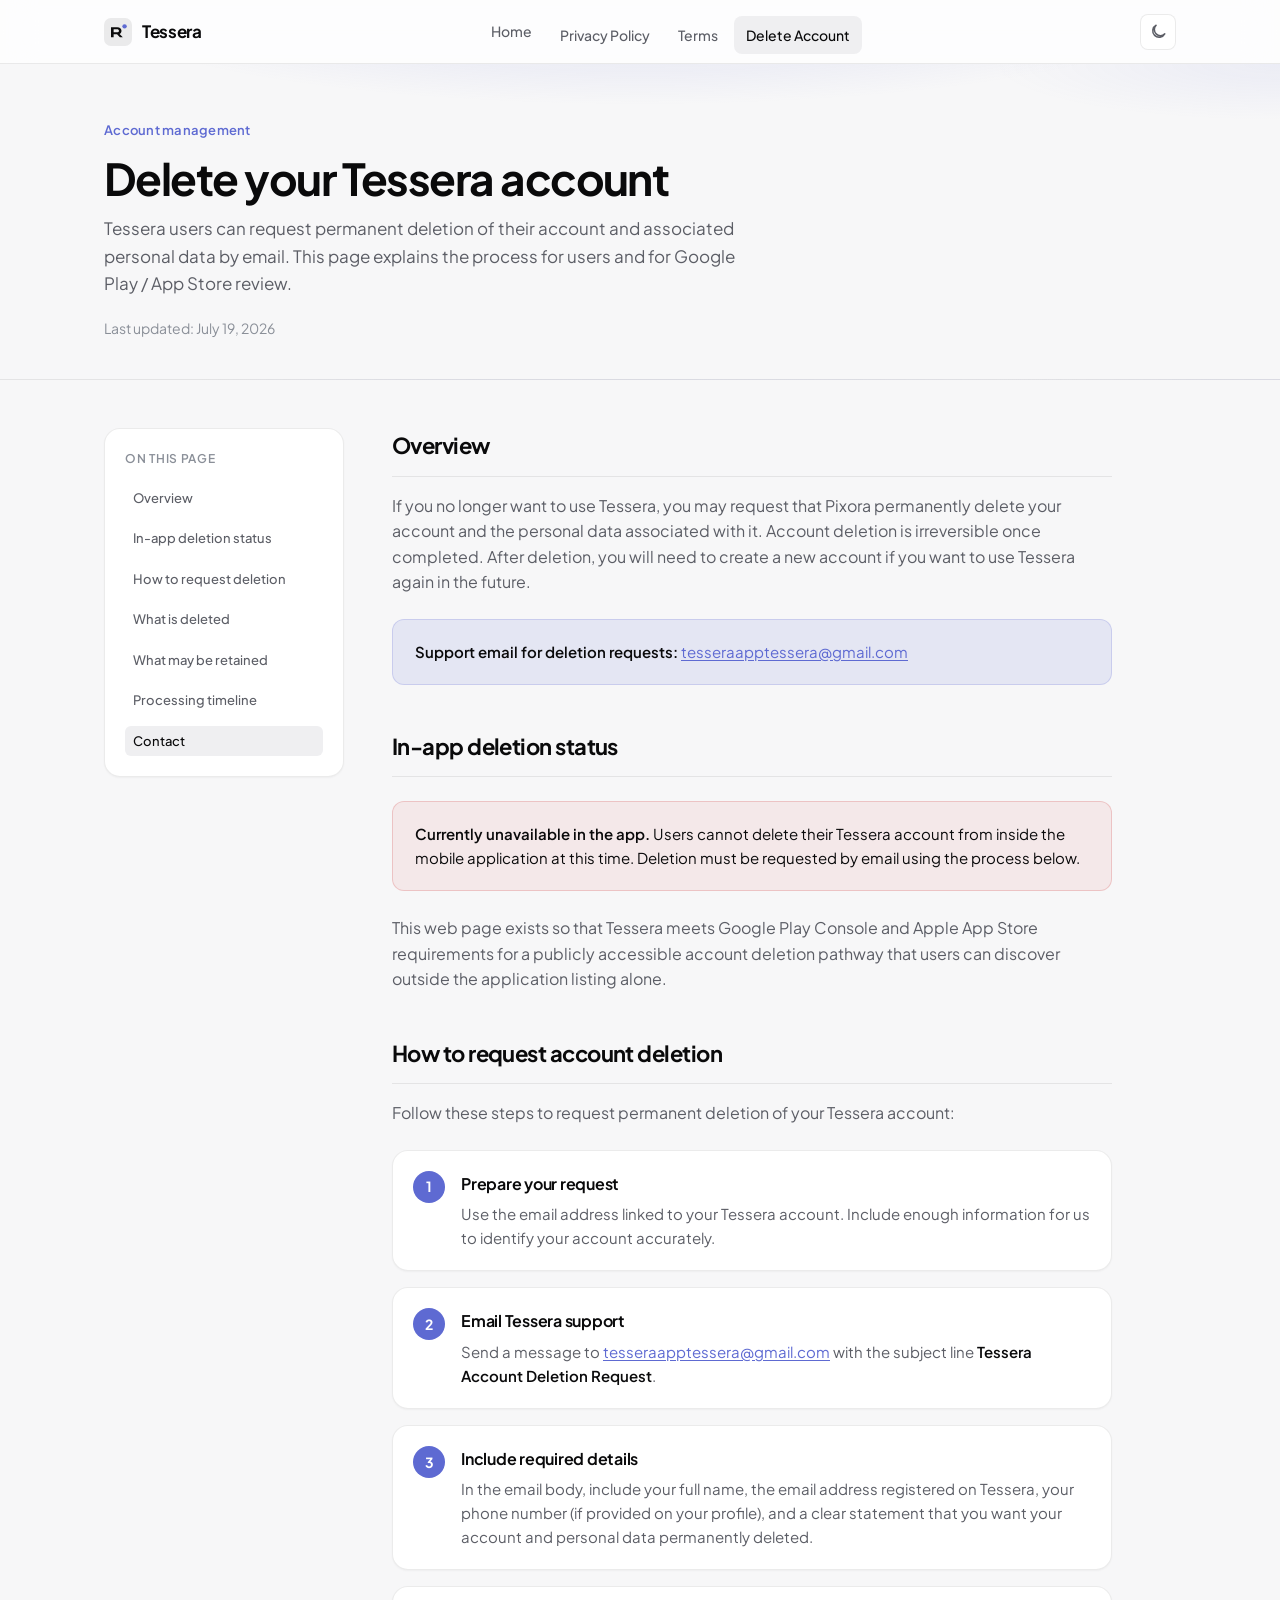
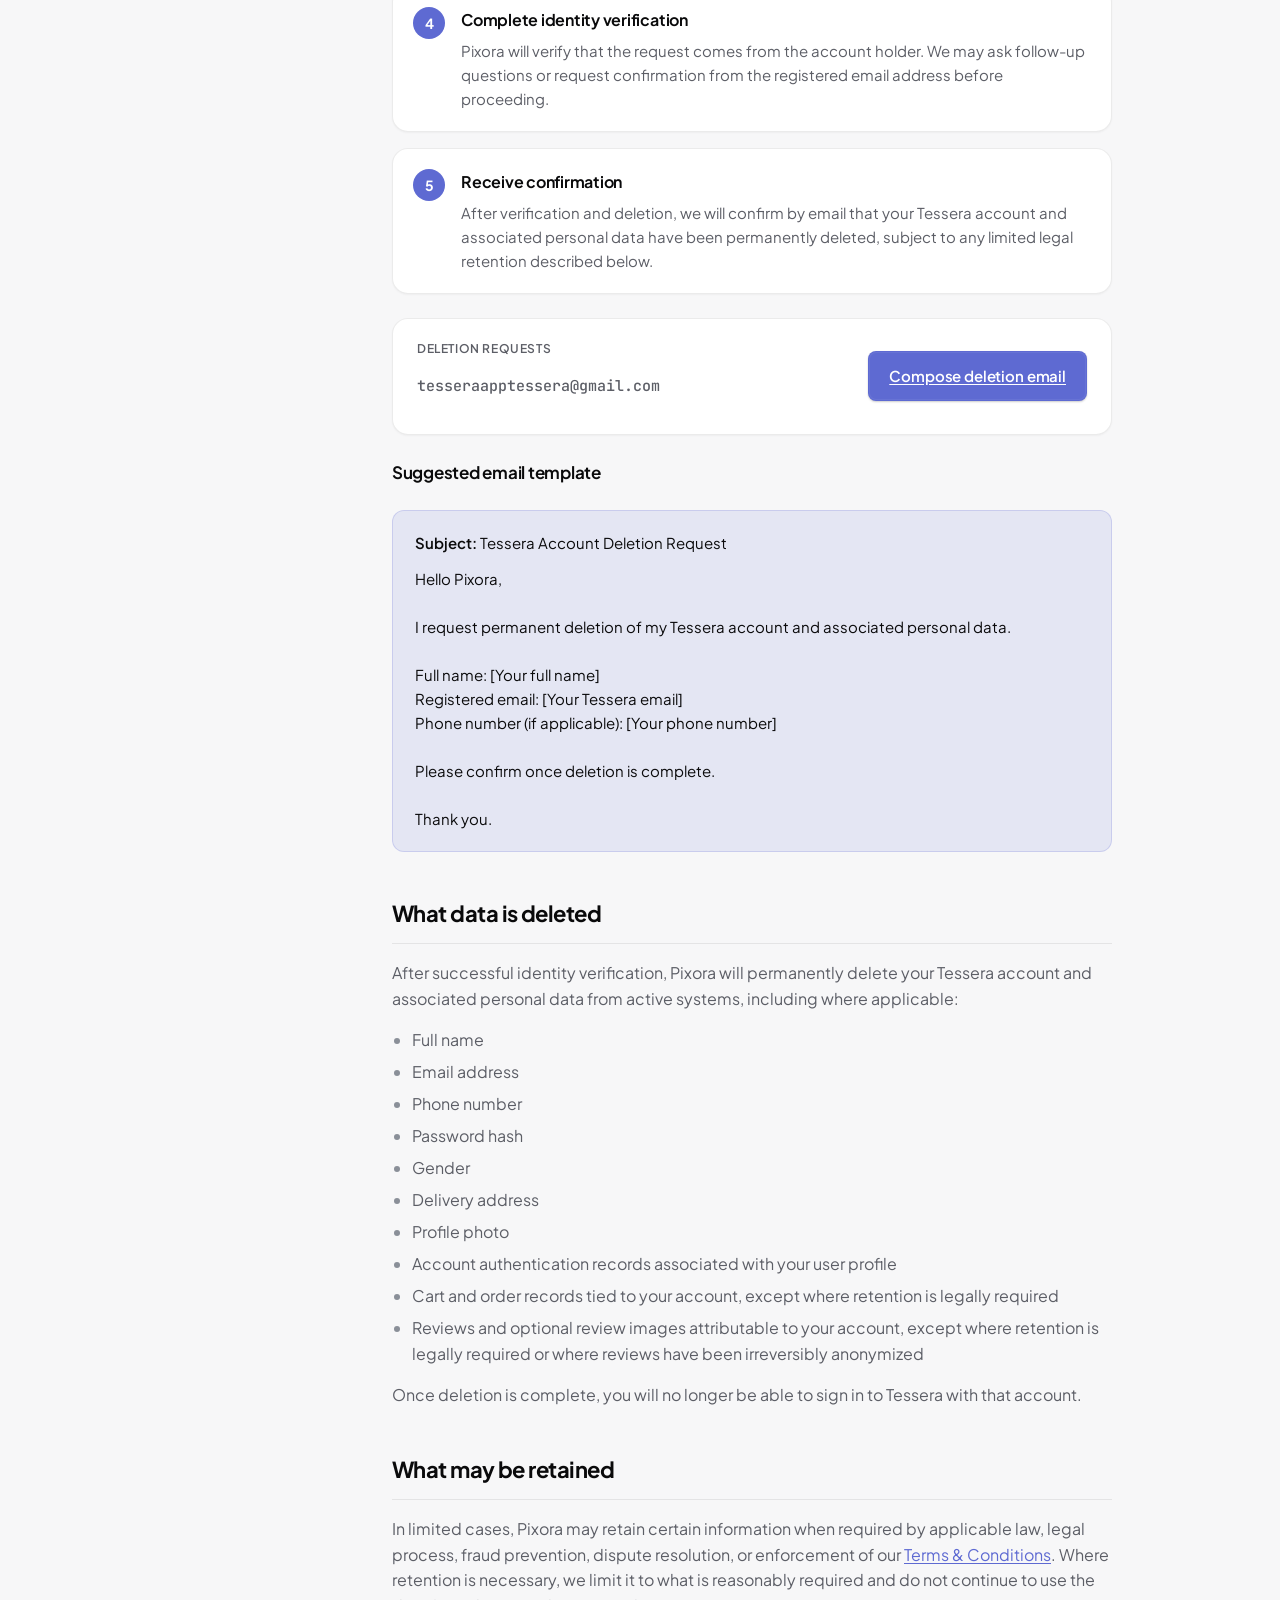
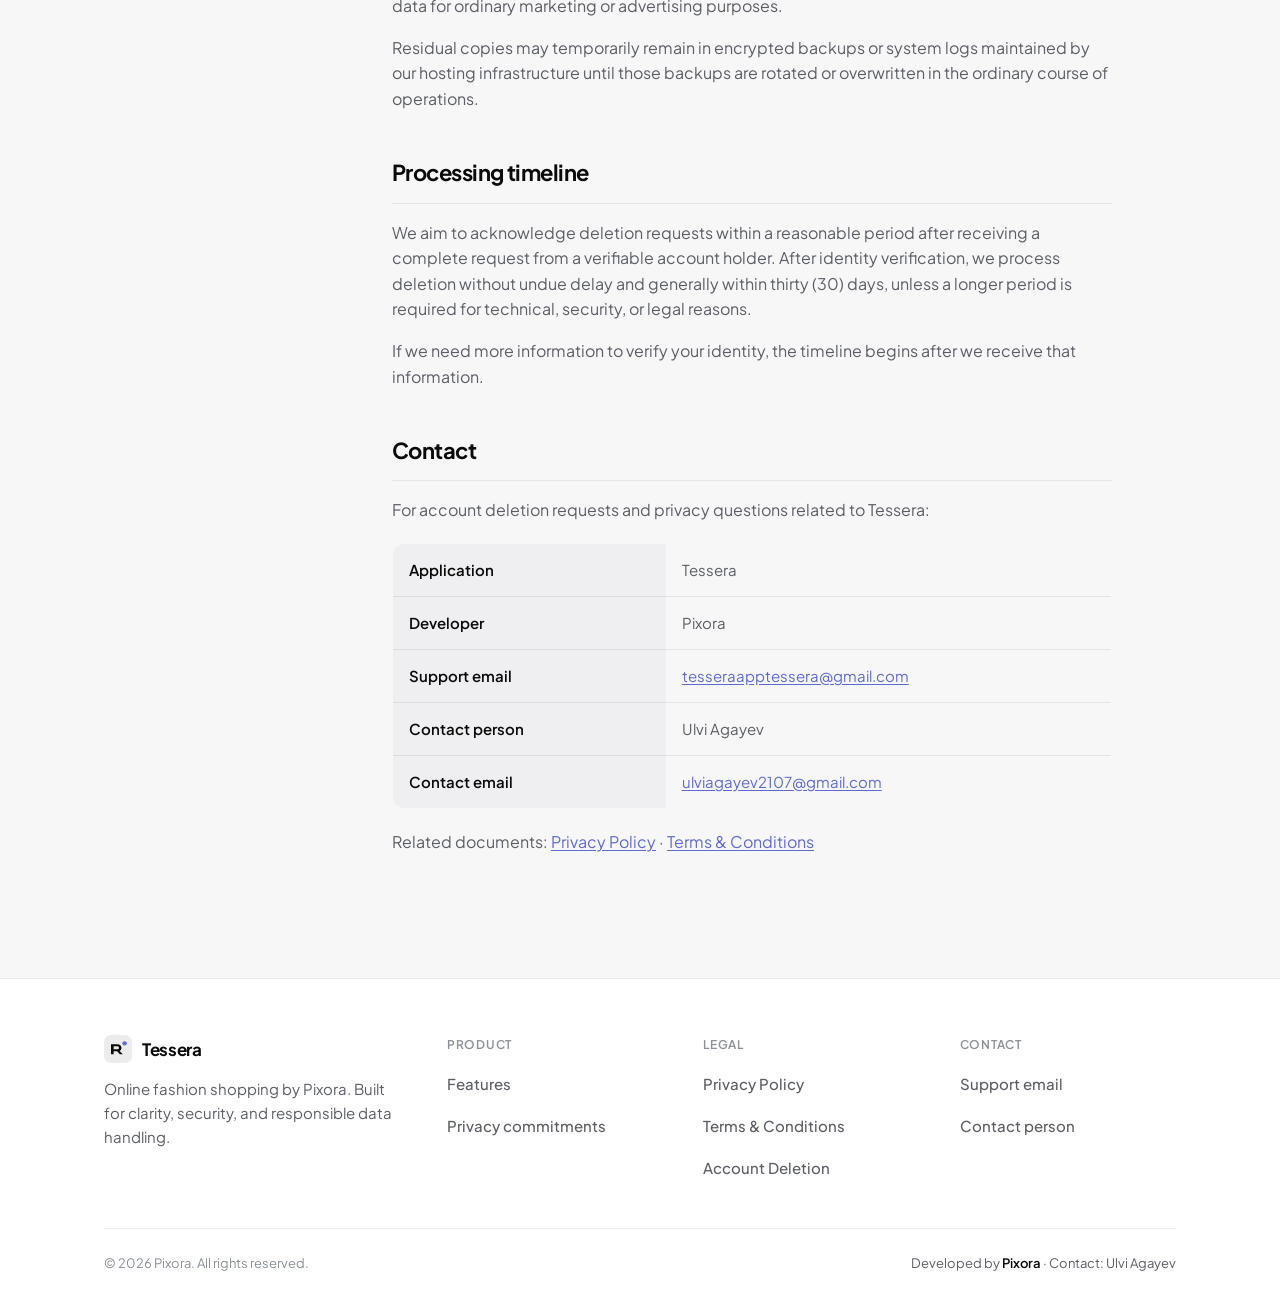
==== account-deletion.html @ 03b0d4a7 "Move files to root" ====
<!DOCTYPE html>
<html lang="en" data-theme="dark">
  <head>
    <meta charset="UTF-8" />
    <meta name="viewport" content="width=device-width, initial-scale=1.0" />
    <title>Account Deletion — Tessera by Pixora</title>
    <meta
      name="description"
      content="Request permanent deletion of your Tessera account and personal data. Step-by-step instructions for Google Play and App Store compliance."
    />
    <meta name="author" content="Pixora" />
    <meta name="robots" content="index, follow" />
    <meta name="theme-color" content="#0A0A0B" />
    <link rel="canonical" href="https://tessera.app/account-deletion.html" />

    <meta property="og:type" content="website" />
    <meta property="og:site_name" content="Tessera" />
    <meta property="og:title" content="Account Deletion — Tessera" />
    <meta
      property="og:description"
      content="How to permanently delete your Tessera account and associated personal data."
    />
    <meta property="og:url" content="https://tessera.app/account-deletion.html" />
    <meta property="og:image" content="https://tessera.app/favicon.svg" />

    <meta name="twitter:card" content="summary" />
    <meta name="twitter:title" content="Account Deletion — Tessera" />
    <meta
      name="twitter:description"
      content="How to permanently delete your Tessera account and associated personal data."
    />

    <link rel="icon" href="favicon.svg" type="image/svg+xml" />
    <link rel="preconnect" href="https://fonts.googleapis.com" />
    <link rel="preconnect" href="https://fonts.gstatic.com" crossorigin />
    <link
      href="https://fonts.googleapis.com/css2?family=JetBrains+Mono:wght@500&family=Plus+Jakarta+Sans:wght@400;500;600;700&display=swap"
      rel="stylesheet"
    />
    <link rel="stylesheet" href="styles.css" />
    <script>
      (function () {
        try {
          var t = localStorage.getItem("tessera-theme");
          if (t === "light" || t === "dark") {
            document.documentElement.setAttribute("data-theme", t);
          } else if (window.matchMedia("(prefers-color-scheme: light)").matches) {
            document.documentElement.setAttribute("data-theme", "light");
          }
        } catch (e) {}
      })();
    </script>
  </head>
  <body>
    <a class="skip-link" href="#main">Skip to content</a>

    <header class="nav" id="site-nav">
      <div class="nav__inner">
        <a class="nav__brand" href="index.html" aria-label="Tessera home">
          <svg class="nav__logo" viewBox="0 0 32 32" fill="none" aria-hidden="true">
            <rect width="32" height="32" rx="8" fill="currentColor" opacity="0.08" />
            <path d="M8 10.5h7.2c2.9 0 4.8 1.7 4.8 4.2 0 1.7-.8 3-2.2 3.7L21.5 22h-3.3l-3.3-3.4H11V22H8V10.5zm3 5.9h3.9c1.4 0 2.2-.7 2.2-1.8s-.8-1.8-2.2-1.8H11v3.6z" fill="currentColor" />
            <circle cx="23.5" cy="9.5" r="2.5" fill="var(--accent)" />
          </svg>
          Tessera
        </a>
        <nav aria-label="Primary">
          <ul class="nav__links" id="nav-links">
            <li><a href="index.html">Home</a></li>
            <li><a href="privacy-policy.html">Privacy Policy</a></li>
            <li><a href="terms.html">Terms</a></li>
            <li><a href="account-deletion.html" aria-current="page">Delete Account</a></li>
          </ul>
        </nav>
        <div class="nav__actions">
          <button type="button" class="theme-toggle" id="theme-toggle" aria-label="Toggle theme">
            <svg class="icon-moon" viewBox="0 0 24 24" fill="none" stroke="currentColor" stroke-width="2" aria-hidden="true">
              <path d="M21 14.5A8.5 8.5 0 1 1 9.5 3a7 7 0 0 0 11.5 11.5z" stroke-linecap="round" stroke-linejoin="round" />
            </svg>
            <svg class="icon-sun" viewBox="0 0 24 24" fill="none" stroke="currentColor" stroke-width="2" aria-hidden="true">
              <circle cx="12" cy="12" r="4" />
              <path d="M12 2v2M12 20v2M4.93 4.93l1.41 1.41M17.66 17.66l1.41 1.41M2 12h2M20 12h2M4.93 19.07l1.41-1.41M17.66 6.34l1.41-1.41" stroke-linecap="round" />
            </svg>
          </button>
          <button type="button" class="nav__menu-btn" id="menu-toggle" aria-label="Open menu" aria-expanded="false" aria-controls="nav-links">
            <svg viewBox="0 0 24 24" fill="none" stroke="currentColor" stroke-width="2" aria-hidden="true">
              <path d="M4 7h16M4 12h16M4 17h16" stroke-linecap="round" />
            </svg>
          </button>
        </div>
      </div>
    </header>

    <main id="main">
      <header class="page-hero">
        <div class="page-hero__inner fade-in">
          <p class="page-hero__eyebrow">Account management</p>
          <h1>Delete your Tessera account</h1>
          <p class="page-hero__desc">
            Tessera users can request permanent deletion of their account and associated personal data
            by email. This page explains the process for users and for Google Play / App Store review.
          </p>
          <p class="page-hero__updated">Last updated: July 19, 2026</p>
        </div>
      </header>

      <div class="legal">
        <div class="legal__layout">
          <aside class="toc" aria-label="Table of contents">
            <h2>On this page</h2>
            <ol>
              <li><a href="#overview">Overview</a></li>
              <li><a href="#in-app">In-app deletion status</a></li>
              <li><a href="#how-to">How to request deletion</a></li>
              <li><a href="#what-is-deleted">What is deleted</a></li>
              <li><a href="#retention">What may be retained</a></li>
              <li><a href="#timeline">Processing timeline</a></li>
              <li><a href="#contact">Contact</a></li>
            </ol>
          </aside>

          <article class="prose">
            <section id="overview">
              <h2>Overview</h2>
              <p>
                If you no longer want to use Tessera, you may request that Pixora permanently delete your
                account and the personal data associated with it. Account deletion is irreversible once
                completed. After deletion, you will need to create a new account if you want to use Tessera
                again in the future.
              </p>
              <div class="callout">
                <p>
                  <strong>Support email for deletion requests:</strong>
                  <a href="mailto:tesseraapptessera@gmail.com">tesseraapptessera@gmail.com</a>
                </p>
              </div>
            </section>

            <section id="in-app">
              <h2>In-app deletion status</h2>
              <div class="callout callout--warning">
                <p>
                  <strong>Currently unavailable in the app.</strong> Users cannot delete their Tessera
                  account from inside the mobile application at this time. Deletion must be requested by
                  email using the process below.
                </p>
              </div>
              <p>
                This web page exists so that Tessera meets Google Play Console and Apple App Store
                requirements for a publicly accessible account deletion pathway that users can discover
                outside the application listing alone.
              </p>
            </section>

            <section id="how-to">
              <h2>How to request account deletion</h2>
              <p>Follow these steps to request permanent deletion of your Tessera account:</p>

              <div class="steps">
                <div class="step reveal">
                  <span class="step__num" aria-hidden="true">1</span>
                  <div>
                    <h3>Prepare your request</h3>
                    <p>
                      Use the email address linked to your Tessera account. Include enough information for
                      us to identify your account accurately.
                    </p>
                  </div>
                </div>
                <div class="step reveal reveal-delay-1">
                  <span class="step__num" aria-hidden="true">2</span>
                  <div>
                    <h3>Email Tessera support</h3>
                    <p>
                      Send a message to
                      <a href="mailto:tesseraapptessera@gmail.com?subject=Tessera%20Account%20Deletion%20Request"
                        >tesseraapptessera@gmail.com</a
                      >
                      with the subject line <strong>Tessera Account Deletion Request</strong>.
                    </p>
                  </div>
                </div>
                <div class="step reveal reveal-delay-2">
                  <span class="step__num" aria-hidden="true">3</span>
                  <div>
                    <h3>Include required details</h3>
                    <p>
                      In the email body, include your full name, the email address registered on Tessera,
                      your phone number (if provided on your profile), and a clear statement that you want
                      your account and personal data permanently deleted.
                    </p>
                  </div>
                </div>
                <div class="step reveal">
                  <span class="step__num" aria-hidden="true">4</span>
                  <div>
                    <h3>Complete identity verification</h3>
                    <p>
                      Pixora will verify that the request comes from the account holder. We may ask
                      follow-up questions or request confirmation from the registered email address before
                      proceeding.
                    </p>
                  </div>
                </div>
                <div class="step reveal reveal-delay-1">
                  <span class="step__num" aria-hidden="true">5</span>
                  <div>
                    <h3>Receive confirmation</h3>
                    <p>
                      After verification and deletion, we will confirm by email that your Tessera account
                      and associated personal data have been permanently deleted, subject to any limited
                      legal retention described below.
                    </p>
                  </div>
                </div>
              </div>

              <div class="email-box reveal">
                <div>
                  <p class="email-box__label">Deletion requests</p>
                  <p class="email-box__address">tesseraapptessera@gmail.com</p>
                </div>
                <a
                  class="btn btn--primary"
                  href="mailto:tesseraapptessera@gmail.com?subject=Tessera%20Account%20Deletion%20Request&body=Hello%20Pixora%2C%0A%0AI%20request%20permanent%20deletion%20of%20my%20Tessera%20account%20and%20associated%20personal%20data.%0A%0AFull%20name%3A%0ARegistered%20email%3A%0APhone%20number%20(if%20applicable)%3A%0A%0AThank%20you."
                  >Compose deletion email</a
                >
              </div>

              <h3>Suggested email template</h3>
              <div class="callout">
                <p><strong>Subject:</strong> Tessera Account Deletion Request</p>
                <p style="margin-top: 0.75rem">
                  Hello Pixora,<br /><br />
                  I request permanent deletion of my Tessera account and associated personal data.<br /><br />
                  Full name: [Your full name]<br />
                  Registered email: [Your Tessera email]<br />
                  Phone number (if applicable): [Your phone number]<br /><br />
                  Please confirm once deletion is complete.<br /><br />
                  Thank you.
                </p>
              </div>
            </section>

            <section id="what-is-deleted">
              <h2>What data is deleted</h2>
              <p>
                After successful identity verification, Pixora will permanently delete your Tessera
                account and associated personal data from active systems, including where applicable:
              </p>
              <ul>
                <li>Full name</li>
                <li>Email address</li>
                <li>Phone number</li>
                <li>Password hash</li>
                <li>Gender</li>
                <li>Delivery address</li>
                <li>Profile photo</li>
                <li>Account authentication records associated with your user profile</li>
                <li>Cart and order records tied to your account, except where retention is legally required</li>
                <li>Reviews and optional review images attributable to your account, except where retention is legally required or where reviews have been irreversibly anonymized</li>
              </ul>
              <p>
                Once deletion is complete, you will no longer be able to sign in to Tessera with that
                account.
              </p>
            </section>

            <section id="retention">
              <h2>What may be retained</h2>
              <p>
                In limited cases, Pixora may retain certain information when required by applicable law,
                legal process, fraud prevention, dispute resolution, or enforcement of our
                <a href="terms.html">Terms &amp; Conditions</a>. Where retention is necessary, we limit it
                to what is reasonably required and do not continue to use the data for ordinary marketing
                or advertising purposes.
              </p>
              <p>
                Residual copies may temporarily remain in encrypted backups or system logs maintained by
                our hosting infrastructure until those backups are rotated or overwritten in the ordinary
                course of operations.
              </p>
            </section>

            <section id="timeline">
              <h2>Processing timeline</h2>
              <p>
                We aim to acknowledge deletion requests within a reasonable period after receiving a
                complete request from a verifiable account holder. After identity verification, we process
                deletion without undue delay and generally within thirty (30) days, unless a longer period
                is required for technical, security, or legal reasons.
              </p>
              <p>
                If we need more information to verify your identity, the timeline begins after we receive
                that information.
              </p>
            </section>

            <section id="contact">
              <h2>Contact</h2>
              <p>For account deletion requests and privacy questions related to Tessera:</p>
              <table class="info-table">
                <tbody>
                  <tr>
                    <th scope="row">Application</th>
                    <td>Tessera</td>
                  </tr>
                  <tr>
                    <th scope="row">Developer</th>
                    <td>Pixora</td>
                  </tr>
                  <tr>
                    <th scope="row">Support email</th>
                    <td><a href="mailto:tesseraapptessera@gmail.com">tesseraapptessera@gmail.com</a></td>
                  </tr>
                  <tr>
                    <th scope="row">Contact person</th>
                    <td>Ulvi Agayev</td>
                  </tr>
                  <tr>
                    <th scope="row">Contact email</th>
                    <td><a href="mailto:ulviagayev2107@gmail.com">ulviagayev2107@gmail.com</a></td>
                  </tr>
                </tbody>
              </table>
              <p>
                Related documents:
                <a href="privacy-policy.html">Privacy Policy</a> ·
                <a href="terms.html">Terms &amp; Conditions</a>
              </p>
            </section>
          </article>
        </div>
      </div>
    </main>

    <footer class="footer">
      <div class="container">
        <div class="footer__grid">
          <div>
            <a class="footer__brand" href="index.html">
              <svg width="28" height="28" viewBox="0 0 32 32" fill="none" aria-hidden="true">
                <rect width="32" height="32" rx="8" fill="currentColor" opacity="0.08" />
                <path d="M8 10.5h7.2c2.9 0 4.8 1.7 4.8 4.2 0 1.7-.8 3-2.2 3.7L21.5 22h-3.3l-3.3-3.4H11V22H8V10.5zm3 5.9h3.9c1.4 0 2.2-.7 2.2-1.8s-.8-1.8-2.2-1.8H11v3.6z" fill="currentColor" />
                <circle cx="23.5" cy="9.5" r="2.5" fill="var(--accent)" />
              </svg>
              Tessera
            </a>
            <p class="footer__tagline">
              Online fashion shopping by Pixora. Built for clarity, security, and responsible data
              handling.
            </p>
          </div>
          <div class="footer__col">
            <h3>Product</h3>
            <ul>
              <li><a href="index.html#features">Features</a></li>
              <li><a href="index.html#privacy">Privacy commitments</a></li>
            </ul>
          </div>
          <div class="footer__col">
            <h3>Legal</h3>
            <ul>
              <li><a href="privacy-policy.html">Privacy Policy</a></li>
              <li><a href="terms.html">Terms &amp; Conditions</a></li>
              <li><a href="account-deletion.html">Account Deletion</a></li>
            </ul>
          </div>
          <div class="footer__col">
            <h3>Contact</h3>
            <ul>
              <li><a href="mailto:tesseraapptessera@gmail.com">Support email</a></li>
              <li><a href="mailto:ulviagayev2107@gmail.com">Contact person</a></li>
            </ul>
          </div>
        </div>
        <div class="footer__bottom">
          <p>&copy; <span data-year></span> Pixora. All rights reserved.</p>
          <p class="footer__dev">Developed by <strong>Pixora</strong> · Contact: Ulvi Agayev</p>
        </div>
      </div>
    </footer>

    <script src="script.js" defer></script>
  </body>
</html>
---- styles.css ----
/* ==========================================================================
   Tessera — Design System
   Linear-inspired, dark-first, production UI
   ========================================================================== */

:root {
  --font-sans: "Plus Jakarta Sans", system-ui, -apple-system, sans-serif;
  --font-mono: "JetBrains Mono", ui-monospace, monospace;

  /* Light theme */
  --bg: #f7f7f8;
  --bg-elevated: #ffffff;
  --bg-muted: #efeff1;
  --bg-glass: rgba(255, 255, 255, 0.72);
  --border: rgba(0, 0, 0, 0.08);
  --border-strong: rgba(0, 0, 0, 0.12);
  --text: #0a0a0b;
  --text-secondary: #5c5e66;
  --text-tertiary: #8a8f98;
  --accent: #5e6ad2;
  --accent-hover: #4f5bc4;
  --accent-soft: rgba(94, 106, 210, 0.12);
  --accent-glow: rgba(94, 106, 210, 0.28);
  --success: #27a567;
  --danger: #d14343;
  --shadow-sm: 0 1px 2px rgba(0, 0, 0, 0.04);
  --shadow-md: 0 8px 30px rgba(0, 0, 0, 0.06);
  --shadow-lg: 0 24px 64px rgba(0, 0, 0, 0.1);
  --nav-height: 64px;
  --radius-sm: 8px;
  --radius-md: 12px;
  --radius-lg: 16px;
  --radius-xl: 24px;
  --max-width: 1120px;
  --max-prose: 720px;
  --transition: 180ms cubic-bezier(0.25, 0.1, 0.25, 1);
  --hero-gradient:
    radial-gradient(ellipse 80% 60% at 50% -20%, rgba(94, 106, 210, 0.18), transparent 55%),
    radial-gradient(ellipse 50% 40% at 100% 0%, rgba(94, 106, 210, 0.08), transparent 45%),
    var(--bg);
}

[data-theme="dark"] {
  --bg: #0a0a0b;
  --bg-elevated: #131316;
  --bg-muted: #1c1c21;
  --bg-glass: rgba(19, 19, 22, 0.72);
  --border: rgba(255, 255, 255, 0.08);
  --border-strong: rgba(255, 255, 255, 0.12);
  --text: #ededef;
  --text-secondary: #8a8f98;
  --text-tertiary: #62666d;
  --accent: #7170ff;
  --accent-hover: #828fff;
  --accent-soft: rgba(113, 112, 255, 0.14);
  --accent-glow: rgba(113, 112, 255, 0.35);
  --shadow-sm: 0 1px 2px rgba(0, 0, 0, 0.4);
  --shadow-md: 0 8px 30px rgba(0, 0, 0, 0.35);
  --shadow-lg: 0 24px 64px rgba(0, 0, 0, 0.55);
  --hero-gradient:
    radial-gradient(ellipse 80% 60% at 50% -20%, rgba(113, 112, 255, 0.22), transparent 55%),
    radial-gradient(ellipse 45% 35% at 95% 5%, rgba(113, 112, 255, 0.1), transparent 50%),
    var(--bg);
}

/* --------------------------------------------------------------------------
   Reset & Base
   -------------------------------------------------------------------------- */

*,
*::before,
*::after {
  box-sizing: border-box;
  margin: 0;
  padding: 0;
}

html {
  scroll-behavior: smooth;
  -webkit-text-size-adjust: 100%;
}

@media (prefers-reduced-motion: reduce) {
  html {
    scroll-behavior: auto;
  }

  *,
  *::before,
  *::after {
    animation-duration: 0.01ms !important;
    animation-iteration-count: 1 !important;
    transition-duration: 0.01ms !important;
  }
}

body {
  font-family: var(--font-sans);
  font-size: 16px;
  line-height: 1.6;
  color: var(--text);
  background: var(--bg);
  -webkit-font-smoothing: antialiased;
  -moz-osx-font-smoothing: grayscale;
  min-height: 100vh;
}

img {
  max-width: 100%;
  display: block;
}

a {
  color: var(--accent);
  text-decoration: none;
  transition: color var(--transition);
}

a:hover {
  color: var(--accent-hover);
}

a:focus-visible,
button:focus-visible {
  outline: 2px solid var(--accent);
  outline-offset: 3px;
  border-radius: 4px;
}

ul,
ol {
  padding-left: 1.25rem;
}

li + li {
  margin-top: 0.4rem;
}

/* --------------------------------------------------------------------------
   Utilities
   -------------------------------------------------------------------------- */

.container {
  width: 100%;
  max-width: var(--max-width);
  margin: 0 auto;
  padding: 0 1.5rem;
}

.sr-only {
  position: absolute;
  width: 1px;
  height: 1px;
  padding: 0;
  margin: -1px;
  overflow: hidden;
  clip: rect(0, 0, 0, 0);
  white-space: nowrap;
  border: 0;
}

.skip-link {
  position: absolute;
  top: -100%;
  left: 1rem;
  z-index: 1000;
  padding: 0.75rem 1rem;
  background: var(--accent);
  color: #fff;
  border-radius: var(--radius-sm);
  font-weight: 600;
}

.skip-link:focus {
  top: 1rem;
}

/* --------------------------------------------------------------------------
   Navigation
   -------------------------------------------------------------------------- */

.nav {
  position: sticky;
  top: 0;
  z-index: 100;
  height: var(--nav-height);
  display: flex;
  align-items: center;
  background: var(--bg-glass);
  backdrop-filter: blur(16px) saturate(160%);
  -webkit-backdrop-filter: blur(16px) saturate(160%);
  border-bottom: 1px solid var(--border);
  transition: box-shadow var(--transition), border-color var(--transition);
}

.nav.is-scrolled {
  box-shadow: var(--shadow-sm);
}

.nav__inner {
  display: flex;
  align-items: center;
  justify-content: space-between;
  width: 100%;
  max-width: var(--max-width);
  margin: 0 auto;
  padding: 0 1.5rem;
  gap: 1rem;
}

.nav__brand {
  display: inline-flex;
  align-items: center;
  gap: 0.625rem;
  color: var(--text);
  font-weight: 700;
  font-size: 1.0625rem;
  letter-spacing: -0.02em;
}

.nav__brand:hover {
  color: var(--text);
}

.nav__logo {
  width: 28px;
  height: 28px;
  flex-shrink: 0;
}

.nav__links {
  display: flex;
  align-items: center;
  gap: 0.25rem;
  list-style: none;
  padding: 0;
  margin: 0;
}

.nav__links a {
  display: inline-flex;
  align-items: center;
  padding: 0.5rem 0.75rem;
  color: var(--text-secondary);
  font-size: 0.875rem;
  font-weight: 500;
  border-radius: var(--radius-sm);
  transition: color var(--transition), background var(--transition);
}

.nav__links a:hover,
.nav__links a[aria-current="page"] {
  color: var(--text);
  background: var(--bg-muted);
}

.nav__actions {
  display: flex;
  align-items: center;
  gap: 0.5rem;
}

.theme-toggle {
  display: inline-flex;
  align-items: center;
  justify-content: center;
  width: 36px;
  height: 36px;
  border: 1px solid var(--border);
  border-radius: var(--radius-sm);
  background: var(--bg-elevated);
  color: var(--text-secondary);
  cursor: pointer;
  transition: border-color var(--transition), color var(--transition), background var(--transition);
}

.theme-toggle:hover {
  color: var(--text);
  border-color: var(--border-strong);
}

.theme-toggle svg {
  width: 18px;
  height: 18px;
}

.theme-toggle .icon-sun {
  display: none;
}

[data-theme="dark"] .theme-toggle .icon-moon {
  display: none;
}

[data-theme="dark"] .theme-toggle .icon-sun {
  display: block;
}

.nav__menu-btn {
  display: none;
  align-items: center;
  justify-content: center;
  width: 36px;
  height: 36px;
  border: 1px solid var(--border);
  border-radius: var(--radius-sm);
  background: var(--bg-elevated);
  color: var(--text);
  cursor: pointer;
}

.nav__menu-btn svg {
  width: 18px;
  height: 18px;
}

@media (max-width: 768px) {
  .nav__menu-btn {
    display: inline-flex;
  }

  .nav__links {
    position: fixed;
    inset: var(--nav-height) 0 auto 0;
    flex-direction: column;
    align-items: stretch;
    gap: 0.25rem;
    padding: 1rem 1.5rem 1.25rem;
    background: var(--bg-glass);
    backdrop-filter: blur(16px);
    -webkit-backdrop-filter: blur(16px);
    border-bottom: 1px solid var(--border);
    transform: translateY(-120%);
    opacity: 0;
    visibility: hidden;
    transition: transform var(--transition), opacity var(--transition), visibility var(--transition);
  }

  .nav__links.is-open {
    transform: translateY(0);
    opacity: 1;
    visibility: visible;
  }

  .nav__links a {
    padding: 0.75rem 1rem;
  }
}

/* --------------------------------------------------------------------------
   Buttons
   -------------------------------------------------------------------------- */

.btn {
  display: inline-flex;
  align-items: center;
  justify-content: center;
  gap: 0.5rem;
  padding: 0.75rem 1.25rem;
  font-family: inherit;
  font-size: 0.9375rem;
  font-weight: 600;
  letter-spacing: -0.01em;
  border-radius: var(--radius-sm);
  border: 1px solid transparent;
  cursor: pointer;
  transition: background var(--transition), color var(--transition), border-color var(--transition),
    box-shadow var(--transition), transform var(--transition);
  text-decoration: none;
}

.btn:active {
  transform: scale(0.98);
}

.btn--primary {
  background: var(--accent);
  color: #fff;
  box-shadow: 0 0 0 1px rgba(255, 255, 255, 0.06) inset, 0 1px 2px rgba(0, 0, 0, 0.2);
}

.btn--primary:hover {
  background: var(--accent-hover);
  color: #fff;
  box-shadow: 0 0 0 1px rgba(255, 255, 255, 0.08) inset, 0 8px 24px var(--accent-glow);
}

.btn--secondary {
  background: var(--bg-elevated);
  color: var(--text);
  border-color: var(--border-strong);
  box-shadow: var(--shadow-sm);
}

.btn--secondary:hover {
  background: var(--bg-muted);
  color: var(--text);
  border-color: var(--border-strong);
}

.btn--ghost {
  background: transparent;
  color: var(--text-secondary);
  border-color: var(--border);
}

.btn--ghost:hover {
  color: var(--text);
  background: var(--bg-muted);
}

.btn-group {
  display: flex;
  flex-wrap: wrap;
  gap: 0.75rem;
}

/* --------------------------------------------------------------------------
   Hero
   -------------------------------------------------------------------------- */

.hero {
  position: relative;
  padding: 5.5rem 0 4.5rem;
  background: var(--hero-gradient);
  overflow: hidden;
}

.hero::before {
  content: "";
  position: absolute;
  inset: 0;
  background-image: linear-gradient(var(--border) 1px, transparent 1px),
    linear-gradient(90deg, var(--border) 1px, transparent 1px);
  background-size: 64px 64px;
  mask-image: radial-gradient(ellipse 70% 60% at 50% 0%, black 20%, transparent 75%);
  -webkit-mask-image: radial-gradient(ellipse 70% 60% at 50% 0%, black 20%, transparent 75%);
  pointer-events: none;
  opacity: 0.7;
}

.hero__inner {
  position: relative;
  max-width: var(--max-width);
  margin: 0 auto;
  padding: 0 1.5rem;
}

.hero__badge {
  display: inline-flex;
  align-items: center;
  gap: 0.5rem;
  padding: 0.375rem 0.75rem;
  margin-bottom: 1.5rem;
  font-size: 0.8125rem;
  font-weight: 500;
  color: var(--text-secondary);
  background: var(--bg-elevated);
  border: 1px solid var(--border);
  border-radius: 999px;
  box-shadow: var(--shadow-sm);
}

.hero__badge-dot {
  width: 6px;
  height: 6px;
  border-radius: 50%;
  background: var(--accent);
  box-shadow: 0 0 0 3px var(--accent-soft);
}

.hero h1 {
  max-width: 16ch;
  font-size: clamp(2.5rem, 6vw, 3.75rem);
  font-weight: 700;
  letter-spacing: -0.04em;
  line-height: 1.05;
  margin-bottom: 1.25rem;
}

.hero__lead {
  max-width: 36rem;
  font-size: 1.125rem;
  line-height: 1.65;
  color: var(--text-secondary);
  margin-bottom: 2rem;
}

.hero__meta {
  display: flex;
  flex-wrap: wrap;
  gap: 1.5rem;
  margin-top: 2.5rem;
  padding-top: 2rem;
  border-top: 1px solid var(--border);
}

.hero__meta-item {
  display: flex;
  flex-direction: column;
  gap: 0.25rem;
}

.hero__meta-label {
  font-size: 0.75rem;
  font-weight: 500;
  text-transform: uppercase;
  letter-spacing: 0.06em;
  color: var(--text-tertiary);
}

.hero__meta-value {
  font-size: 0.9375rem;
  font-weight: 500;
  color: var(--text);
}

/* Page hero (legal pages) */
.page-hero {
  padding: 3.5rem 0 2.5rem;
  background: var(--hero-gradient);
  border-bottom: 1px solid var(--border);
}

.page-hero__inner {
  max-width: var(--max-width);
  margin: 0 auto;
  padding: 0 1.5rem;
}

.page-hero__eyebrow {
  font-size: 0.8125rem;
  font-weight: 600;
  color: var(--accent);
  letter-spacing: 0.02em;
  margin-bottom: 0.75rem;
}

.page-hero h1 {
  font-size: clamp(2rem, 4vw, 2.75rem);
  font-weight: 700;
  letter-spacing: -0.035em;
  line-height: 1.15;
  margin-bottom: 0.75rem;
}

.page-hero__desc {
  max-width: 40rem;
  color: var(--text-secondary);
  font-size: 1.0625rem;
}

.page-hero__updated {
  margin-top: 1.25rem;
  font-size: 0.875rem;
  color: var(--text-tertiary);
}

/* --------------------------------------------------------------------------
   Sections & Cards
   -------------------------------------------------------------------------- */

.section {
  padding: 5rem 0;
}

.section--muted {
  background: var(--bg-muted);
}

.section__header {
  max-width: 36rem;
  margin-bottom: 2.5rem;
}

.section__eyebrow {
  font-size: 0.8125rem;
  font-weight: 600;
  color: var(--accent);
  margin-bottom: 0.75rem;
}

.section h2 {
  font-size: clamp(1.75rem, 3vw, 2.25rem);
  font-weight: 700;
  letter-spacing: -0.03em;
  line-height: 1.2;
  margin-bottom: 0.75rem;
}

.section__lead {
  color: var(--text-secondary);
  font-size: 1.0625rem;
}

.grid {
  display: grid;
  gap: 1rem;
}

.grid--3 {
  grid-template-columns: repeat(3, 1fr);
}

.grid--2 {
  grid-template-columns: repeat(2, 1fr);
}

@media (max-width: 900px) {
  .grid--3 {
    grid-template-columns: 1fr;
  }

  .grid--2 {
    grid-template-columns: 1fr;
  }
}

.card {
  position: relative;
  padding: 1.5rem;
  background: var(--bg-elevated);
  border: 1px solid var(--border);
  border-radius: var(--radius-lg);
  box-shadow: var(--shadow-sm);
  transition: border-color var(--transition), box-shadow var(--transition), transform var(--transition);
}

.card:hover {
  border-color: var(--border-strong);
  box-shadow: var(--shadow-md);
  transform: translateY(-2px);
}

.card__icon {
  display: inline-flex;
  align-items: center;
  justify-content: center;
  width: 40px;
  height: 40px;
  margin-bottom: 1rem;
  border-radius: var(--radius-sm);
  background: var(--accent-soft);
  color: var(--accent);
}

.card__icon svg {
  width: 20px;
  height: 20px;
}

.card h3 {
  font-size: 1.0625rem;
  font-weight: 650;
  letter-spacing: -0.02em;
  margin-bottom: 0.5rem;
}

.card p {
  font-size: 0.9375rem;
  color: var(--text-secondary);
  line-height: 1.6;
}

.feature-list {
  list-style: none;
  padding: 0;
  display: grid;
  gap: 0.75rem;
}

.feature-list li {
  display: flex;
  align-items: flex-start;
  gap: 0.75rem;
  margin: 0;
  padding: 1rem 1.125rem;
  background: var(--bg-elevated);
  border: 1px solid var(--border);
  border-radius: var(--radius-md);
  font-size: 0.9375rem;
  color: var(--text-secondary);
}

.feature-list svg {
  flex-shrink: 0;
  width: 18px;
  height: 18px;
  margin-top: 0.1rem;
  color: var(--success);
}

.feature-list strong {
  color: var(--text);
  font-weight: 600;
}

.absent-list {
  list-style: none;
  padding: 0;
  display: grid;
  grid-template-columns: repeat(auto-fill, minmax(200px, 1fr));
  gap: 0.75rem;
}

.absent-list li {
  margin: 0;
  padding: 0.875rem 1rem;
  font-size: 0.875rem;
  font-weight: 500;
  color: var(--text-secondary);
  background: var(--bg-elevated);
  border: 1px solid var(--border);
  border-radius: var(--radius-md);
}

.absent-list li::before {
  content: "";
  display: inline-block;
  width: 6px;
  height: 6px;
  margin-right: 0.625rem;
  border-radius: 50%;
  background: var(--text-tertiary);
  vertical-align: middle;
}

/* CTA band */
.cta {
  padding: 4rem 0;
}

.cta__panel {
  position: relative;
  overflow: hidden;
  padding: 3rem;
  border-radius: var(--radius-xl);
  background: var(--bg-elevated);
  border: 1px solid var(--border);
  box-shadow: var(--shadow-md);
}

.cta__panel::before {
  content: "";
  position: absolute;
  top: -40%;
  right: -10%;
  width: 50%;
  height: 140%;
  background: radial-gradient(circle, var(--accent-soft), transparent 70%);
  pointer-events: none;
}

.cta__panel > * {
  position: relative;
}

.cta__panel h2 {
  font-size: clamp(1.5rem, 3vw, 2rem);
  letter-spacing: -0.03em;
  margin-bottom: 0.75rem;
}

.cta__panel p {
  max-width: 32rem;
  color: var(--text-secondary);
  margin-bottom: 1.5rem;
}

@media (max-width: 600px) {
  .cta__panel {
    padding: 2rem 1.5rem;
  }
}

/* --------------------------------------------------------------------------
   Legal / Prose content
   -------------------------------------------------------------------------- */

.legal {
  padding: 3rem 0 5rem;
}

.legal__layout {
  display: grid;
  grid-template-columns: 240px 1fr;
  gap: 3rem;
  align-items: start;
  max-width: var(--max-width);
  margin: 0 auto;
  padding: 0 1.5rem;
}

@media (max-width: 900px) {
  .legal__layout {
    grid-template-columns: 1fr;
    gap: 2rem;
  }
}

.toc {
  position: sticky;
  top: calc(var(--nav-height) + 1.5rem);
  padding: 1.25rem;
  background: var(--bg-elevated);
  border: 1px solid var(--border);
  border-radius: var(--radius-lg);
  box-shadow: var(--shadow-sm);
}

.toc h2 {
  font-size: 0.75rem;
  font-weight: 600;
  text-transform: uppercase;
  letter-spacing: 0.06em;
  color: var(--text-tertiary);
  margin-bottom: 0.875rem;
}

.toc ol {
  list-style: none;
  padding: 0;
  margin: 0;
  display: flex;
  flex-direction: column;
  gap: 0.25rem;
}

.toc a {
  display: block;
  padding: 0.375rem 0.5rem;
  font-size: 0.8125rem;
  font-weight: 500;
  color: var(--text-secondary);
  border-radius: 6px;
  line-height: 1.4;
}

.toc a:hover,
.toc a.is-active {
  color: var(--text);
  background: var(--bg-muted);
}

@media (max-width: 900px) {
  .toc {
    position: static;
  }
}

.prose {
  max-width: var(--max-prose);
  min-width: 0;
}

.prose section {
  margin-bottom: 2.75rem;
  scroll-margin-top: calc(var(--nav-height) + 1.5rem);
}

.prose h2 {
  font-size: 1.375rem;
  font-weight: 700;
  letter-spacing: -0.025em;
  margin-bottom: 1rem;
  padding-bottom: 0.75rem;
  border-bottom: 1px solid var(--border);
}

.prose h3 {
  font-size: 1.0625rem;
  font-weight: 650;
  letter-spacing: -0.015em;
  margin: 1.5rem 0 0.625rem;
}

.prose p {
  color: var(--text-secondary);
  margin-bottom: 1rem;
}

.prose ul,
.prose ol {
  color: var(--text-secondary);
  margin-bottom: 1rem;
}

.prose li::marker {
  color: var(--text-tertiary);
}

.prose strong {
  color: var(--text);
  font-weight: 600;
}

.prose a {
  text-decoration: underline;
  text-underline-offset: 2px;
}

.callout {
  margin: 1.5rem 0;
  padding: 1.25rem 1.375rem;
  background: var(--accent-soft);
  border: 1px solid rgba(94, 106, 210, 0.2);
  border-radius: var(--radius-md);
}

[data-theme="dark"] .callout {
  border-color: rgba(113, 112, 255, 0.25);
}

.callout--warning {
  background: rgba(209, 67, 67, 0.08);
  border-color: rgba(209, 67, 67, 0.22);
}

.callout p {
  margin: 0;
  color: var(--text);
  font-size: 0.9375rem;
}

.callout p + p {
  margin-top: 0.75rem;
}

.callout strong {
  color: var(--text);
}

.info-table {
  width: 100%;
  border-collapse: collapse;
  margin: 1.25rem 0;
  font-size: 0.9375rem;
  border: 1px solid var(--border);
  border-radius: var(--radius-md);
  overflow: hidden;
}

.info-table th,
.info-table td {
  padding: 0.875rem 1rem;
  text-align: left;
  border-bottom: 1px solid var(--border);
  vertical-align: top;
}

.info-table th {
  width: 38%;
  font-weight: 600;
  color: var(--text);
  background: var(--bg-muted);
}

.info-table td {
  color: var(--text-secondary);
}

.info-table tr:last-child th,
.info-table tr:last-child td {
  border-bottom: none;
}

@media (max-width: 600px) {
  .info-table,
  .info-table tbody,
  .info-table tr,
  .info-table th,
  .info-table td {
    display: block;
    width: 100%;
  }

  .info-table th {
    border-bottom: none;
    padding-bottom: 0.25rem;
  }

  .info-table td {
    padding-top: 0.25rem;
  }

  .info-table tr {
    border-bottom: 1px solid var(--border);
  }

  .info-table tr:last-child {
    border-bottom: none;
  }
}

/* Account deletion steps */
.steps {
  display: grid;
  gap: 1rem;
  margin: 1.5rem 0;
  counter-reset: step;
}

.step {
  position: relative;
  display: grid;
  grid-template-columns: auto 1fr;
  gap: 1rem;
  padding: 1.25rem;
  background: var(--bg-elevated);
  border: 1px solid var(--border);
  border-radius: var(--radius-lg);
  box-shadow: var(--shadow-sm);
}

.step__num {
  display: flex;
  align-items: center;
  justify-content: center;
  width: 32px;
  height: 32px;
  border-radius: 50%;
  background: var(--accent);
  color: #fff;
  font-size: 0.875rem;
  font-weight: 700;
}

.step h3 {
  font-size: 1rem;
  font-weight: 650;
  letter-spacing: -0.015em;
  margin: 0 0 0.375rem;
  padding: 0;
  border: none;
}

.step p {
  margin: 0;
  font-size: 0.9375rem;
  color: var(--text-secondary);
}

.email-box {
  display: flex;
  flex-wrap: wrap;
  align-items: center;
  justify-content: space-between;
  gap: 1rem;
  margin: 1.5rem 0;
  padding: 1.25rem 1.5rem;
  background: var(--bg-elevated);
  border: 1px solid var(--border);
  border-radius: var(--radius-lg);
  box-shadow: var(--shadow-sm);
}

.email-box__label {
  font-size: 0.75rem;
  font-weight: 600;
  text-transform: uppercase;
  letter-spacing: 0.05em;
  color: var(--text-tertiary);
  margin-bottom: 0.25rem;
}

.email-box__address {
  font-family: var(--font-mono);
  font-size: 0.9375rem;
  font-weight: 500;
  color: var(--text);
  word-break: break-all;
}

/* --------------------------------------------------------------------------
   Footer
   -------------------------------------------------------------------------- */

.footer {
  border-top: 1px solid var(--border);
  background: var(--bg-elevated);
  padding: 3.5rem 0 2rem;
}

.footer__grid {
  display: grid;
  grid-template-columns: 1.4fr repeat(3, 1fr);
  gap: 2.5rem;
  margin-bottom: 3rem;
}

@media (max-width: 900px) {
  .footer__grid {
    grid-template-columns: 1fr 1fr;
  }
}

@media (max-width: 520px) {
  .footer__grid {
    grid-template-columns: 1fr;
    gap: 2rem;
  }
}

.footer__brand {
  display: inline-flex;
  align-items: center;
  gap: 0.625rem;
  color: var(--text);
  font-weight: 700;
  font-size: 1.0625rem;
  letter-spacing: -0.02em;
  margin-bottom: 0.875rem;
}

.footer__brand:hover {
  color: var(--text);
}

.footer__tagline {
  font-size: 0.9375rem;
  color: var(--text-secondary);
  max-width: 22rem;
  line-height: 1.6;
}

.footer__col h3 {
  font-size: 0.75rem;
  font-weight: 600;
  text-transform: uppercase;
  letter-spacing: 0.06em;
  color: var(--text-tertiary);
  margin-bottom: 1rem;
}

.footer__col ul {
  list-style: none;
  padding: 0;
  margin: 0;
  display: flex;
  flex-direction: column;
  gap: 0.625rem;
}

.footer__col a {
  font-size: 0.9375rem;
  font-weight: 500;
  color: var(--text-secondary);
}

.footer__col a:hover {
  color: var(--text);
}

.footer__bottom {
  display: flex;
  flex-wrap: wrap;
  align-items: center;
  justify-content: space-between;
  gap: 1rem;
  padding-top: 1.5rem;
  border-top: 1px solid var(--border);
  font-size: 0.8125rem;
  color: var(--text-tertiary);
}

.footer__dev {
  color: var(--text-secondary);
}

.footer__dev strong {
  color: var(--text);
  font-weight: 600;
}

/* --------------------------------------------------------------------------
   Animations
   -------------------------------------------------------------------------- */

.reveal {
  opacity: 0;
  transform: translateY(16px);
  transition: opacity 0.6s cubic-bezier(0.25, 0.1, 0.25, 1),
    transform 0.6s cubic-bezier(0.25, 0.1, 0.25, 1);
}

.reveal.is-visible {
  opacity: 1;
  transform: translateY(0);
}

.reveal-delay-1 {
  transition-delay: 80ms;
}

.reveal-delay-2 {
  transition-delay: 160ms;
}

.reveal-delay-3 {
  transition-delay: 240ms;
}

.fade-in {
  animation: fadeIn 0.7s cubic-bezier(0.25, 0.1, 0.25, 1) both;
}

@keyframes fadeIn {
  from {
    opacity: 0;
    transform: translateY(12px);
  }
  to {
    opacity: 1;
    transform: translateY(0);
  }
}
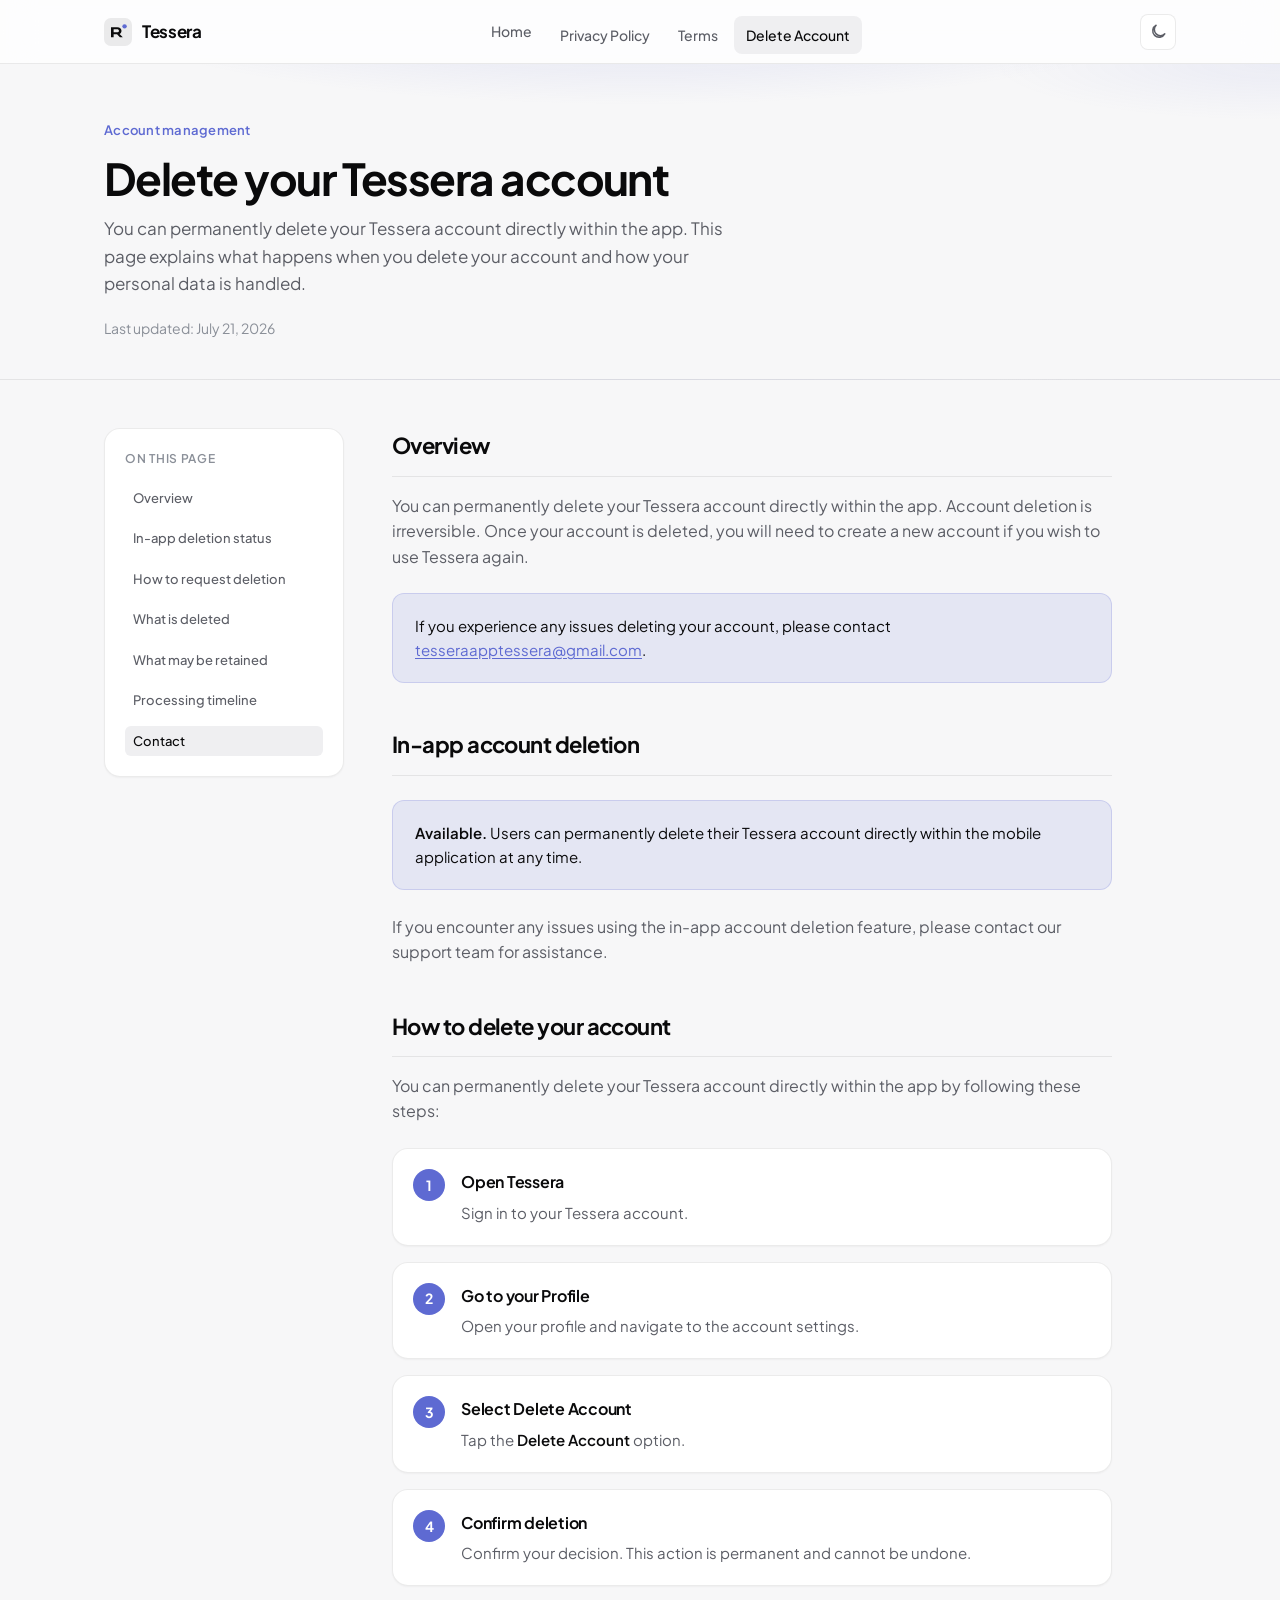
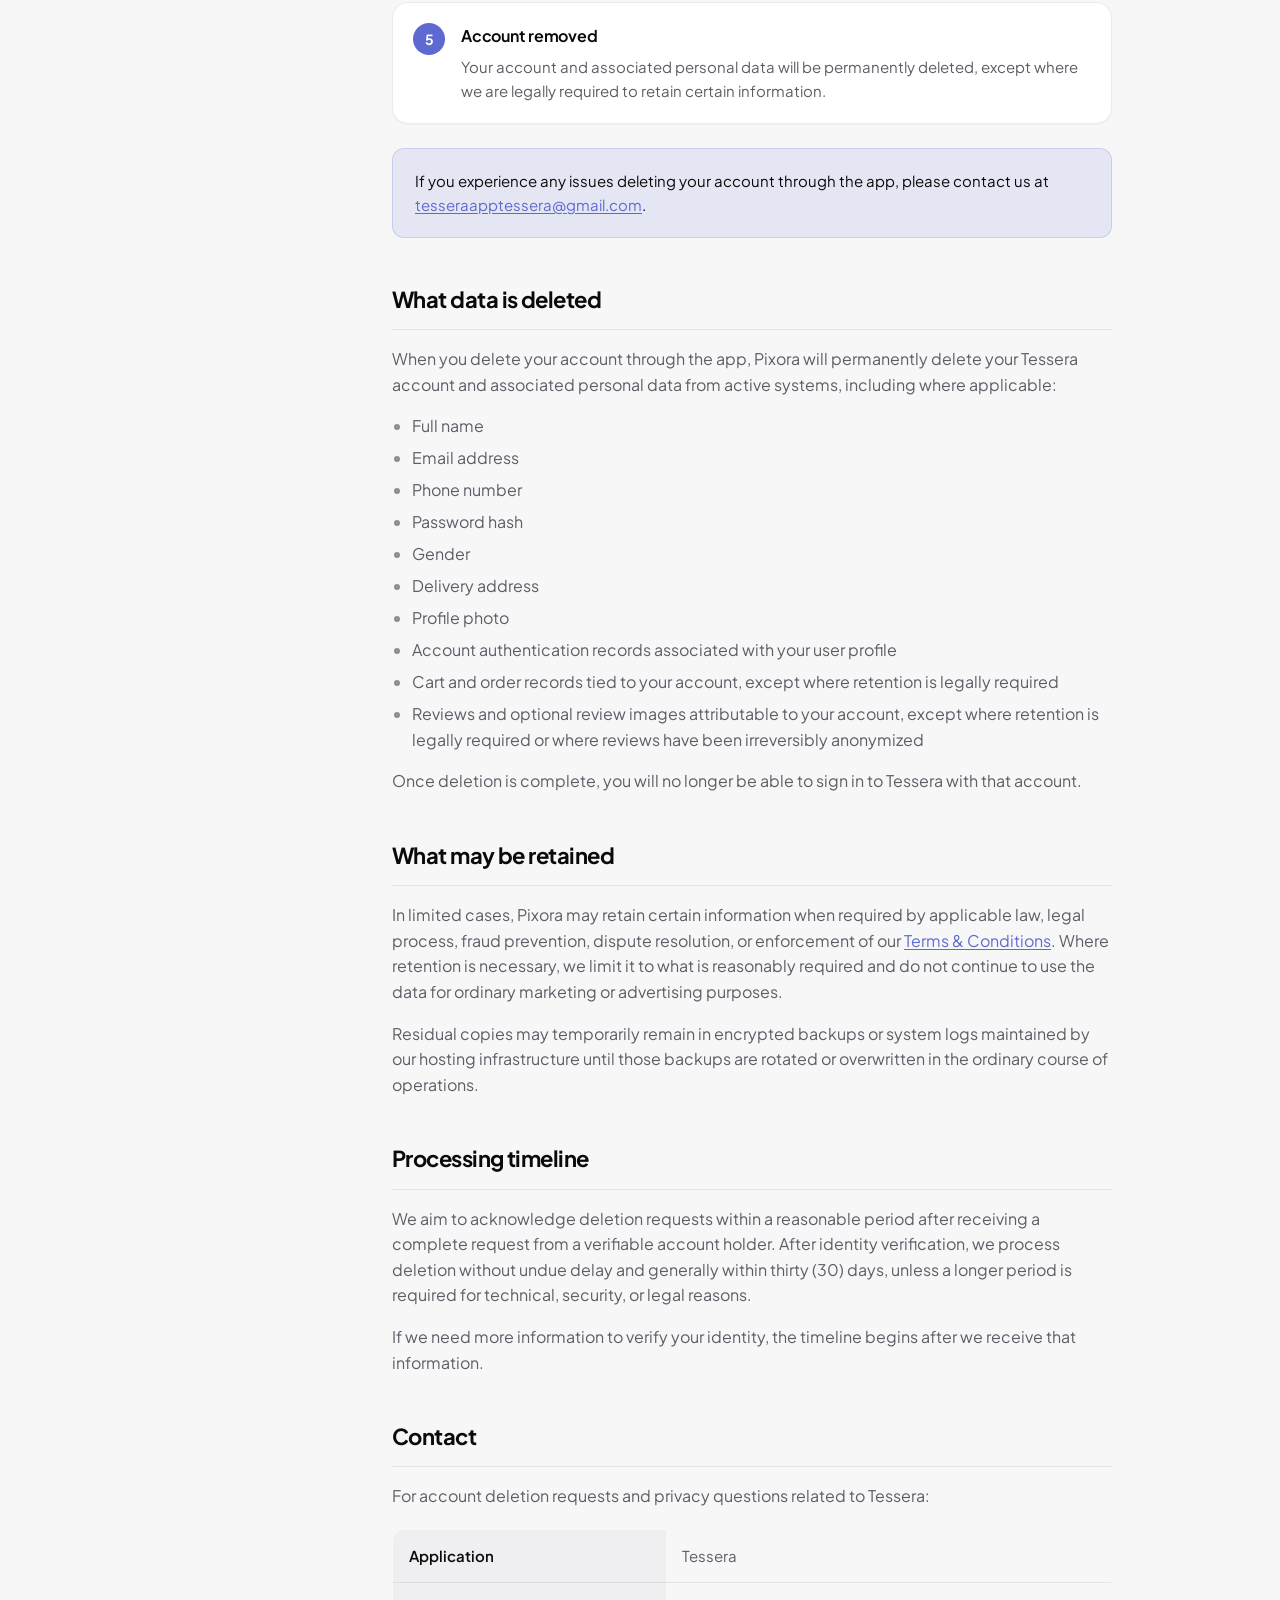
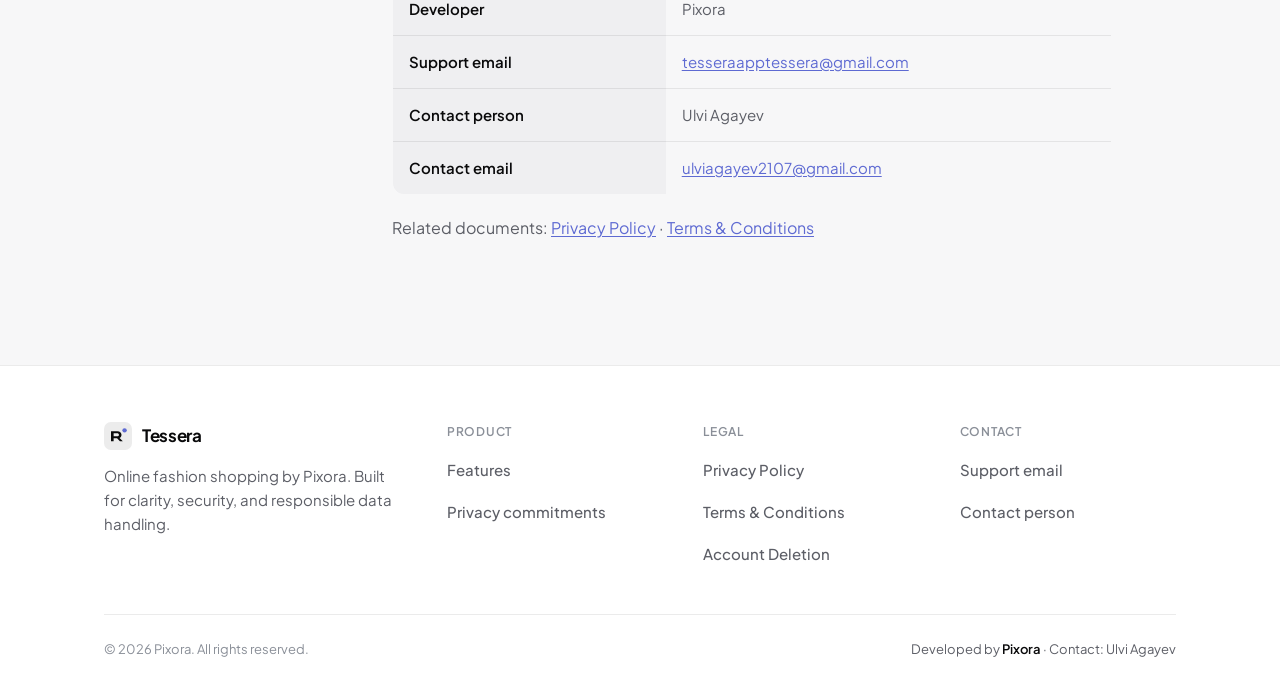
==== commit 2c45eefe: "Update account deletion policy" ====
--- a/account-deletion.html
+++ b/account-deletion.html
@@ -93,16 +93,17 @@
 
     <main id="main">
       <header class="page-hero">
-        <div class="page-hero__inner fade-in">
-          <p class="page-hero__eyebrow">Account management</p>
-          <h1>Delete your Tessera account</h1>
-          <p class="page-hero__desc">
-            Tessera users can request permanent deletion of their account and associated personal data
-            by email. This page explains the process for users and for Google Play / App Store review.
-          </p>
-          <p class="page-hero__updated">Last updated: July 19, 2026</p>
-        </div>
-      </header>
+  <div class="page-hero__inner fade-in">
+    <p class="page-hero__eyebrow">Account management</p>
+    <h1>Delete your Tessera account</h1>
+    <p class="page-hero__desc">
+      You can permanently delete your Tessera account directly within the app.
+      This page explains what happens when you delete your account and how your
+      personal data is handled.
+    </p>
+    <p class="page-hero__updated">Last updated: July 21, 2026</p>
+  </div>
+</header>
 
       <div class="legal">
         <div class="legal__layout">
@@ -121,132 +122,99 @@
 
           <article class="prose">
             <section id="overview">
-              <h2>Overview</h2>
-              <p>
-                If you no longer want to use Tessera, you may request that Pixora permanently delete your
-                account and the personal data associated with it. Account deletion is irreversible once
-                completed. After deletion, you will need to create a new account if you want to use Tessera
-                again in the future.
-              </p>
-              <div class="callout">
-                <p>
-                  <strong>Support email for deletion requests:</strong>
-                  <a href="mailto:tesseraapptessera@gmail.com">tesseraapptessera@gmail.com</a>
-                </p>
-              </div>
-            </section>
+  <h2>Overview</h2>
+  <p>
+    You can permanently delete your Tessera account directly within the app.
+    Account deletion is irreversible. Once your account is deleted, you will
+    need to create a new account if you wish to use Tessera again.
+  </p>
+
+  <div class="callout">
+    <p>
+      If you experience any issues deleting your account, please contact
+      <a href="mailto:tesseraapptessera@gmail.com">tesseraapptessera@gmail.com</a>.
+    </p>
+  </div>
+</section>
 
             <section id="in-app">
-              <h2>In-app deletion status</h2>
-              <div class="callout callout--warning">
-                <p>
-                  <strong>Currently unavailable in the app.</strong> Users cannot delete their Tessera
-                  account from inside the mobile application at this time. Deletion must be requested by
-                  email using the process below.
-                </p>
-              </div>
-              <p>
-                This web page exists so that Tessera meets Google Play Console and Apple App Store
-                requirements for a publicly accessible account deletion pathway that users can discover
-                outside the application listing alone.
-              </p>
-            </section>
+  <h2>In-app account deletion</h2>
+
+  <div class="callout">
+    <p>
+      <strong>Available.</strong> Users can permanently delete their Tessera
+      account directly within the mobile application at any time.
+    </p>
+  </div>
+
+  <p>
+    If you encounter any issues using the in-app account deletion feature,
+    please contact our support team for assistance.
+  </p>
+</section>
 
             <section id="how-to">
-              <h2>How to request account deletion</h2>
-              <p>Follow these steps to request permanent deletion of your Tessera account:</p>
-
-              <div class="steps">
-                <div class="step reveal">
-                  <span class="step__num" aria-hidden="true">1</span>
-                  <div>
-                    <h3>Prepare your request</h3>
-                    <p>
-                      Use the email address linked to your Tessera account. Include enough information for
-                      us to identify your account accurately.
-                    </p>
-                  </div>
-                </div>
-                <div class="step reveal reveal-delay-1">
-                  <span class="step__num" aria-hidden="true">2</span>
-                  <div>
-                    <h3>Email Tessera support</h3>
-                    <p>
-                      Send a message to
-                      <a href="mailto:tesseraapptessera@gmail.com?subject=Tessera%20Account%20Deletion%20Request"
-                        >tesseraapptessera@gmail.com</a
-                      >
-                      with the subject line <strong>Tessera Account Deletion Request</strong>.
-                    </p>
-                  </div>
-                </div>
-                <div class="step reveal reveal-delay-2">
-                  <span class="step__num" aria-hidden="true">3</span>
-                  <div>
-                    <h3>Include required details</h3>
-                    <p>
-                      In the email body, include your full name, the email address registered on Tessera,
-                      your phone number (if provided on your profile), and a clear statement that you want
-                      your account and personal data permanently deleted.
-                    </p>
-                  </div>
-                </div>
-                <div class="step reveal">
-                  <span class="step__num" aria-hidden="true">4</span>
-                  <div>
-                    <h3>Complete identity verification</h3>
-                    <p>
-                      Pixora will verify that the request comes from the account holder. We may ask
-                      follow-up questions or request confirmation from the registered email address before
-                      proceeding.
-                    </p>
-                  </div>
-                </div>
-                <div class="step reveal reveal-delay-1">
-                  <span class="step__num" aria-hidden="true">5</span>
-                  <div>
-                    <h3>Receive confirmation</h3>
-                    <p>
-                      After verification and deletion, we will confirm by email that your Tessera account
-                      and associated personal data have been permanently deleted, subject to any limited
-                      legal retention described below.
-                    </p>
-                  </div>
-                </div>
-              </div>
-
-              <div class="email-box reveal">
-                <div>
-                  <p class="email-box__label">Deletion requests</p>
-                  <p class="email-box__address">tesseraapptessera@gmail.com</p>
-                </div>
-                <a
-                  class="btn btn--primary"
-                  href="mailto:tesseraapptessera@gmail.com?subject=Tessera%20Account%20Deletion%20Request&body=Hello%20Pixora%2C%0A%0AI%20request%20permanent%20deletion%20of%20my%20Tessera%20account%20and%20associated%20personal%20data.%0A%0AFull%20name%3A%0ARegistered%20email%3A%0APhone%20number%20(if%20applicable)%3A%0A%0AThank%20you."
-                  >Compose deletion email</a
-                >
-              </div>
-
-              <h3>Suggested email template</h3>
-              <div class="callout">
-                <p><strong>Subject:</strong> Tessera Account Deletion Request</p>
-                <p style="margin-top: 0.75rem">
-                  Hello Pixora,<br /><br />
-                  I request permanent deletion of my Tessera account and associated personal data.<br /><br />
-                  Full name: [Your full name]<br />
-                  Registered email: [Your Tessera email]<br />
-                  Phone number (if applicable): [Your phone number]<br /><br />
-                  Please confirm once deletion is complete.<br /><br />
-                  Thank you.
-                </p>
-              </div>
-            </section>
+  <h2>How to delete your account</h2>
+
+  <p>
+    You can permanently delete your Tessera account directly within the app by following these steps:
+  </p>
+
+  <div class="steps">
+    <div class="step reveal">
+      <span class="step__num" aria-hidden="true">1</span>
+      <div>
+        <h3>Open Tessera</h3>
+        <p>Sign in to your Tessera account.</p>
+      </div>
+    </div>
+
+    <div class="step reveal reveal-delay-1">
+      <span class="step__num" aria-hidden="true">2</span>
+      <div>
+        <h3>Go to your Profile</h3>
+        <p>Open your profile and navigate to the account settings.</p>
+      </div>
+    </div>
+
+    <div class="step reveal reveal-delay-2">
+      <span class="step__num" aria-hidden="true">3</span>
+      <div>
+        <h3>Select Delete Account</h3>
+        <p>Tap the <strong>Delete Account</strong> option.</p>
+      </div>
+    </div>
+
+    <div class="step reveal">
+      <span class="step__num" aria-hidden="true">4</span>
+      <div>
+        <h3>Confirm deletion</h3>
+        <p>Confirm your decision. This action is permanent and cannot be undone.</p>
+      </div>
+    </div>
+
+    <div class="step reveal reveal-delay-1">
+      <span class="step__num" aria-hidden="true">5</span>
+      <div>
+        <h3>Account removed</h3>
+        <p>Your account and associated personal data will be permanently deleted, except where we are legally required to retain certain information.</p>
+      </div>
+    </div>
+  </div>
+
+  <div class="callout">
+    <p>
+      If you experience any issues deleting your account through the app,
+      please contact us at
+      <a href="mailto:tesseraapptessera@gmail.com">tesseraapptessera@gmail.com</a>.
+    </p>
+  </div>
+</section>
 
             <section id="what-is-deleted">
               <h2>What data is deleted</h2>
               <p>
-                After successful identity verification, Pixora will permanently delete your Tessera
-                account and associated personal data from active systems, including where applicable:
+               When you delete your account through the app, Pixora will permanently delete your Tessera account and associated personal data from active systems, including where applicable:
               </p>
               <ul>
                 <li>Full name</li>
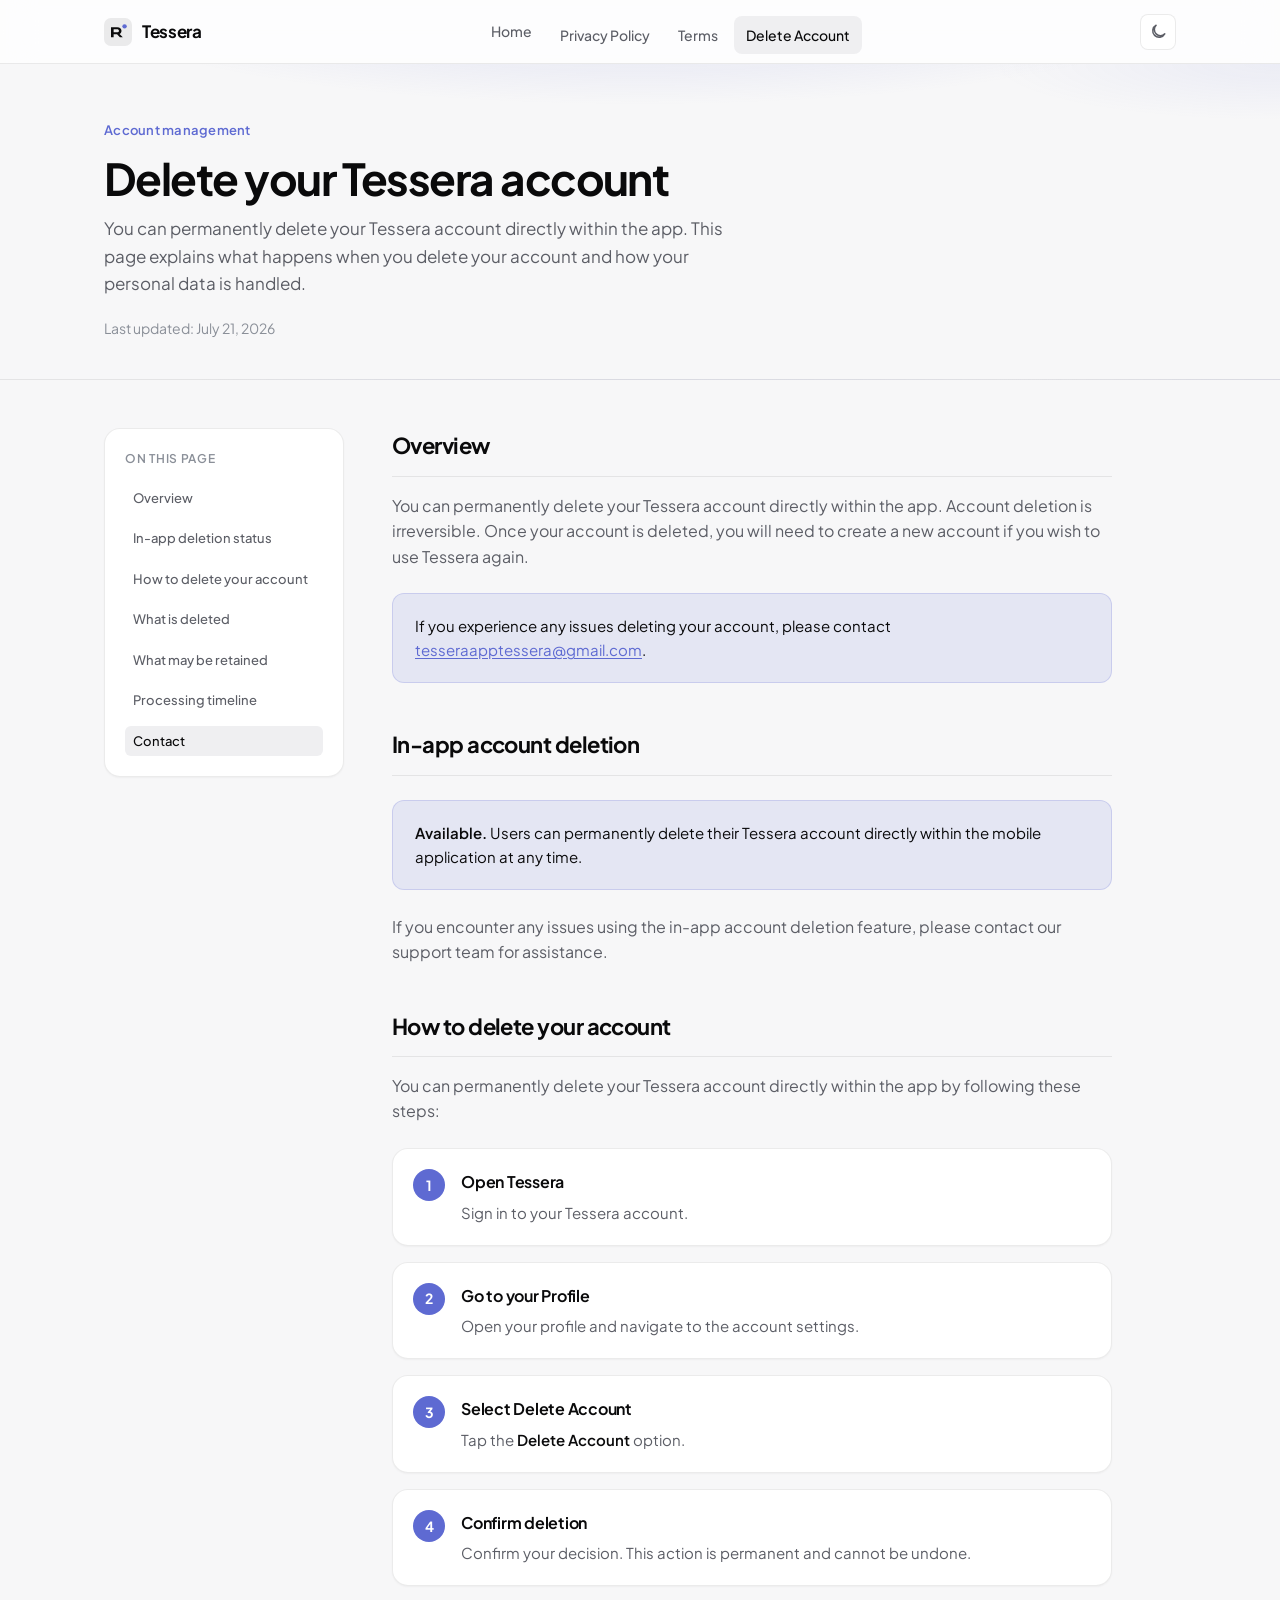
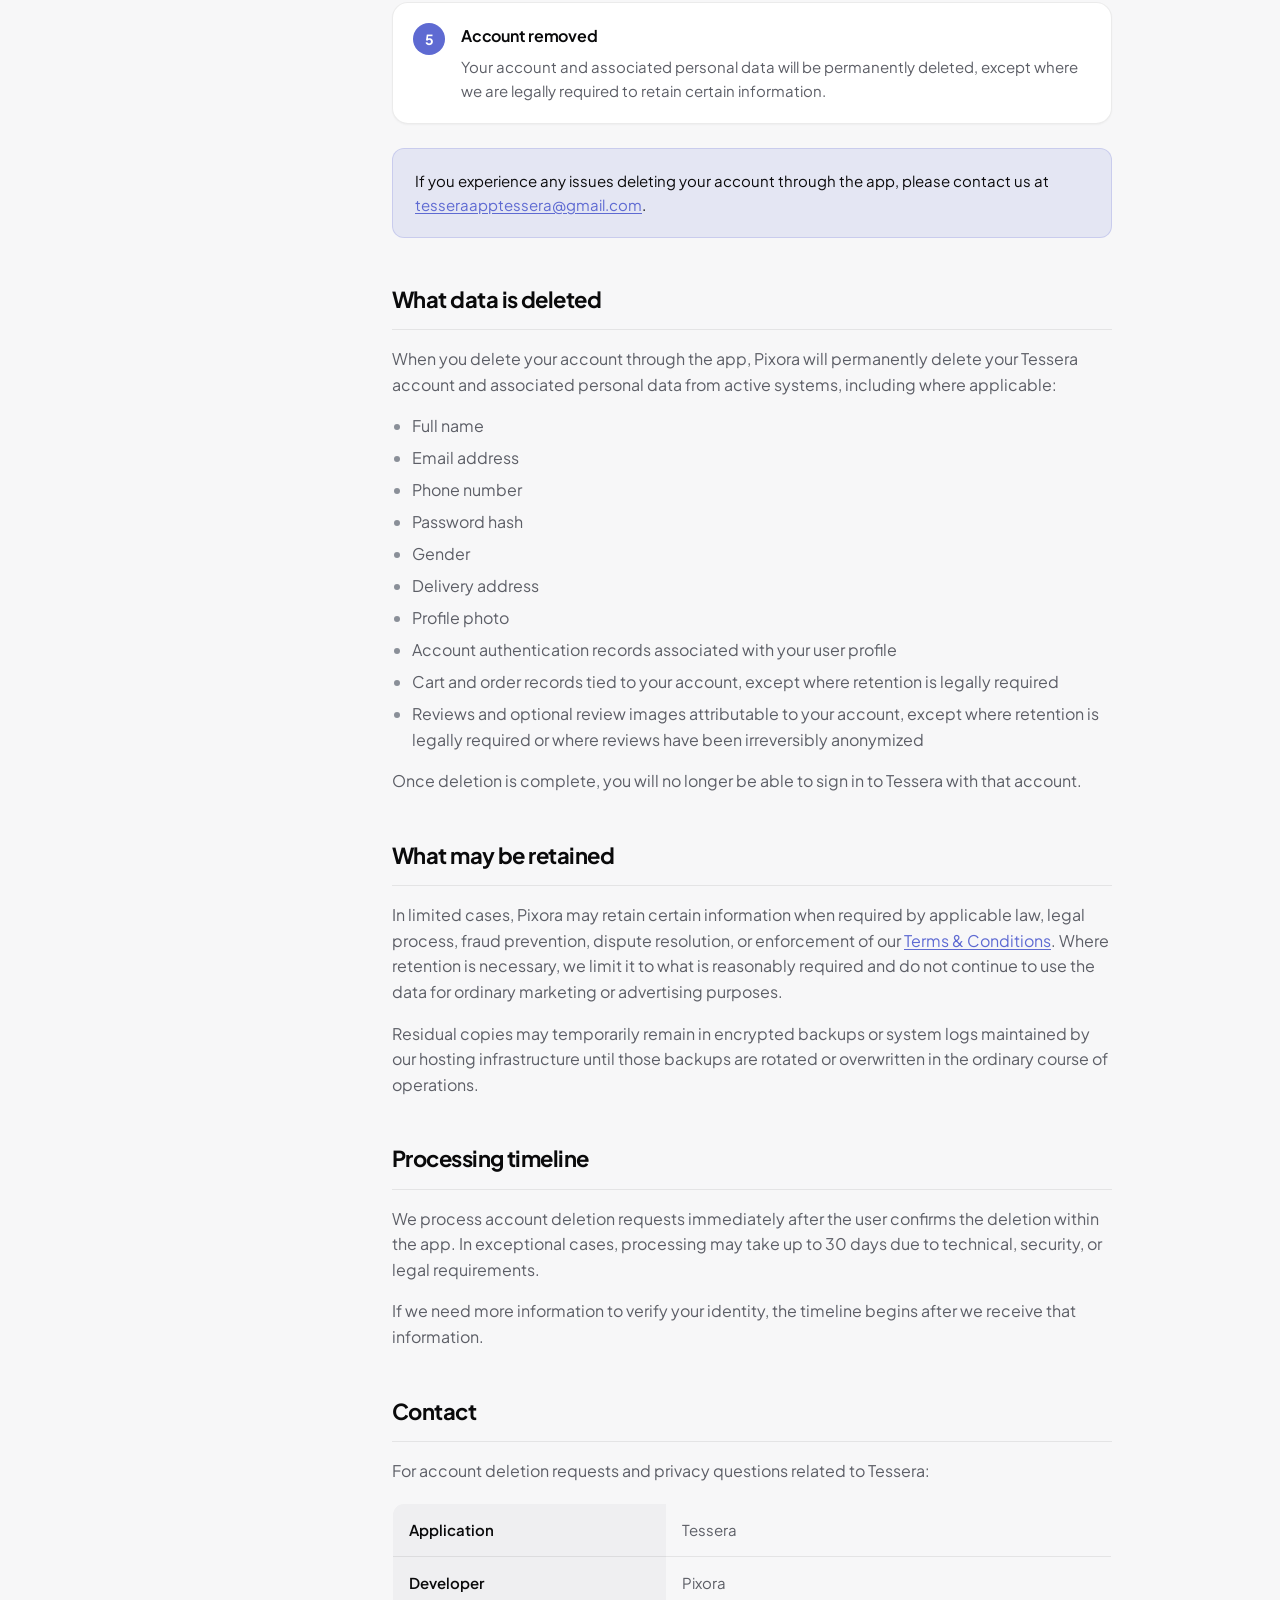
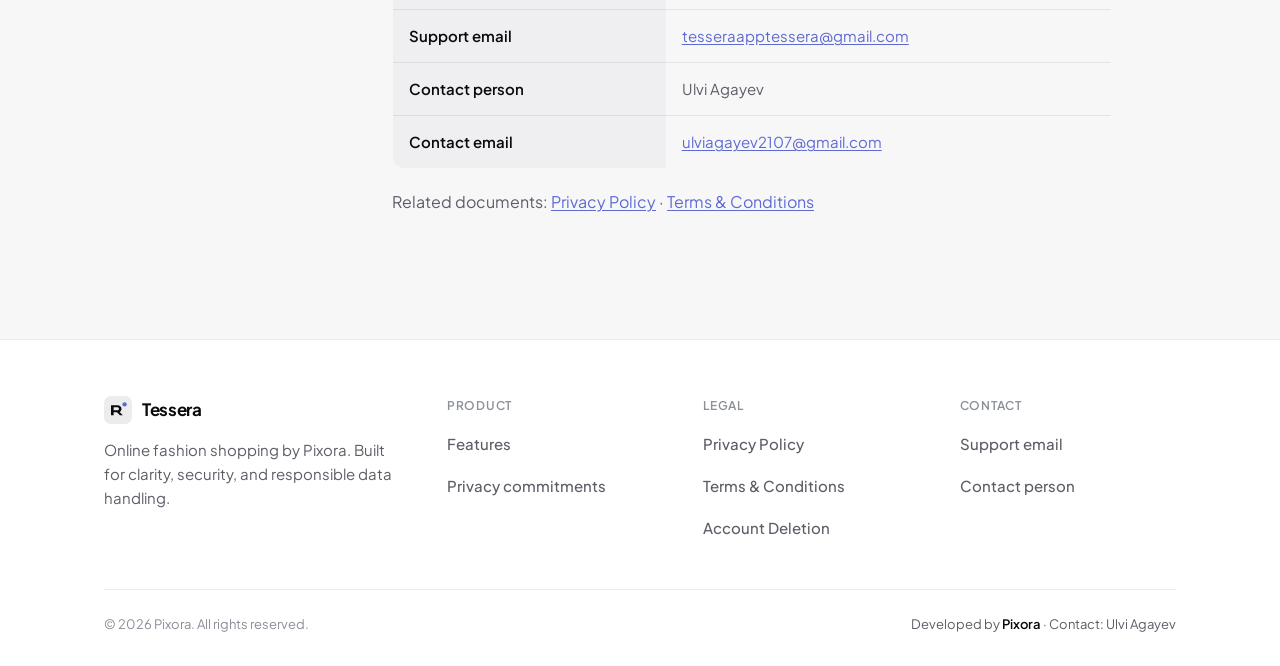
==== commit 43daf743: "jsjsnj" ====
--- a/account-deletion.html
+++ b/account-deletion.html
@@ -112,7 +112,7 @@
             <ol>
               <li><a href="#overview">Overview</a></li>
               <li><a href="#in-app">In-app deletion status</a></li>
-              <li><a href="#how-to">How to request deletion</a></li>
+              <li><a href="#how-to">How to delete your account</a></li>
               <li><a href="#what-is-deleted">What is deleted</a></li>
               <li><a href="#retention">What may be retained</a></li>
               <li><a href="#timeline">Processing timeline</a></li>
@@ -253,10 +253,7 @@
             <section id="timeline">
               <h2>Processing timeline</h2>
               <p>
-                We aim to acknowledge deletion requests within a reasonable period after receiving a
-                complete request from a verifiable account holder. After identity verification, we process
-                deletion without undue delay and generally within thirty (30) days, unless a longer period
-                is required for technical, security, or legal reasons.
+                We process account deletion requests immediately after the user confirms the deletion within the app. In exceptional cases, processing may take up to 30 days due to technical, security, or legal requirements.
               </p>
               <p>
                 If we need more information to verify your identity, the timeline begins after we receive
